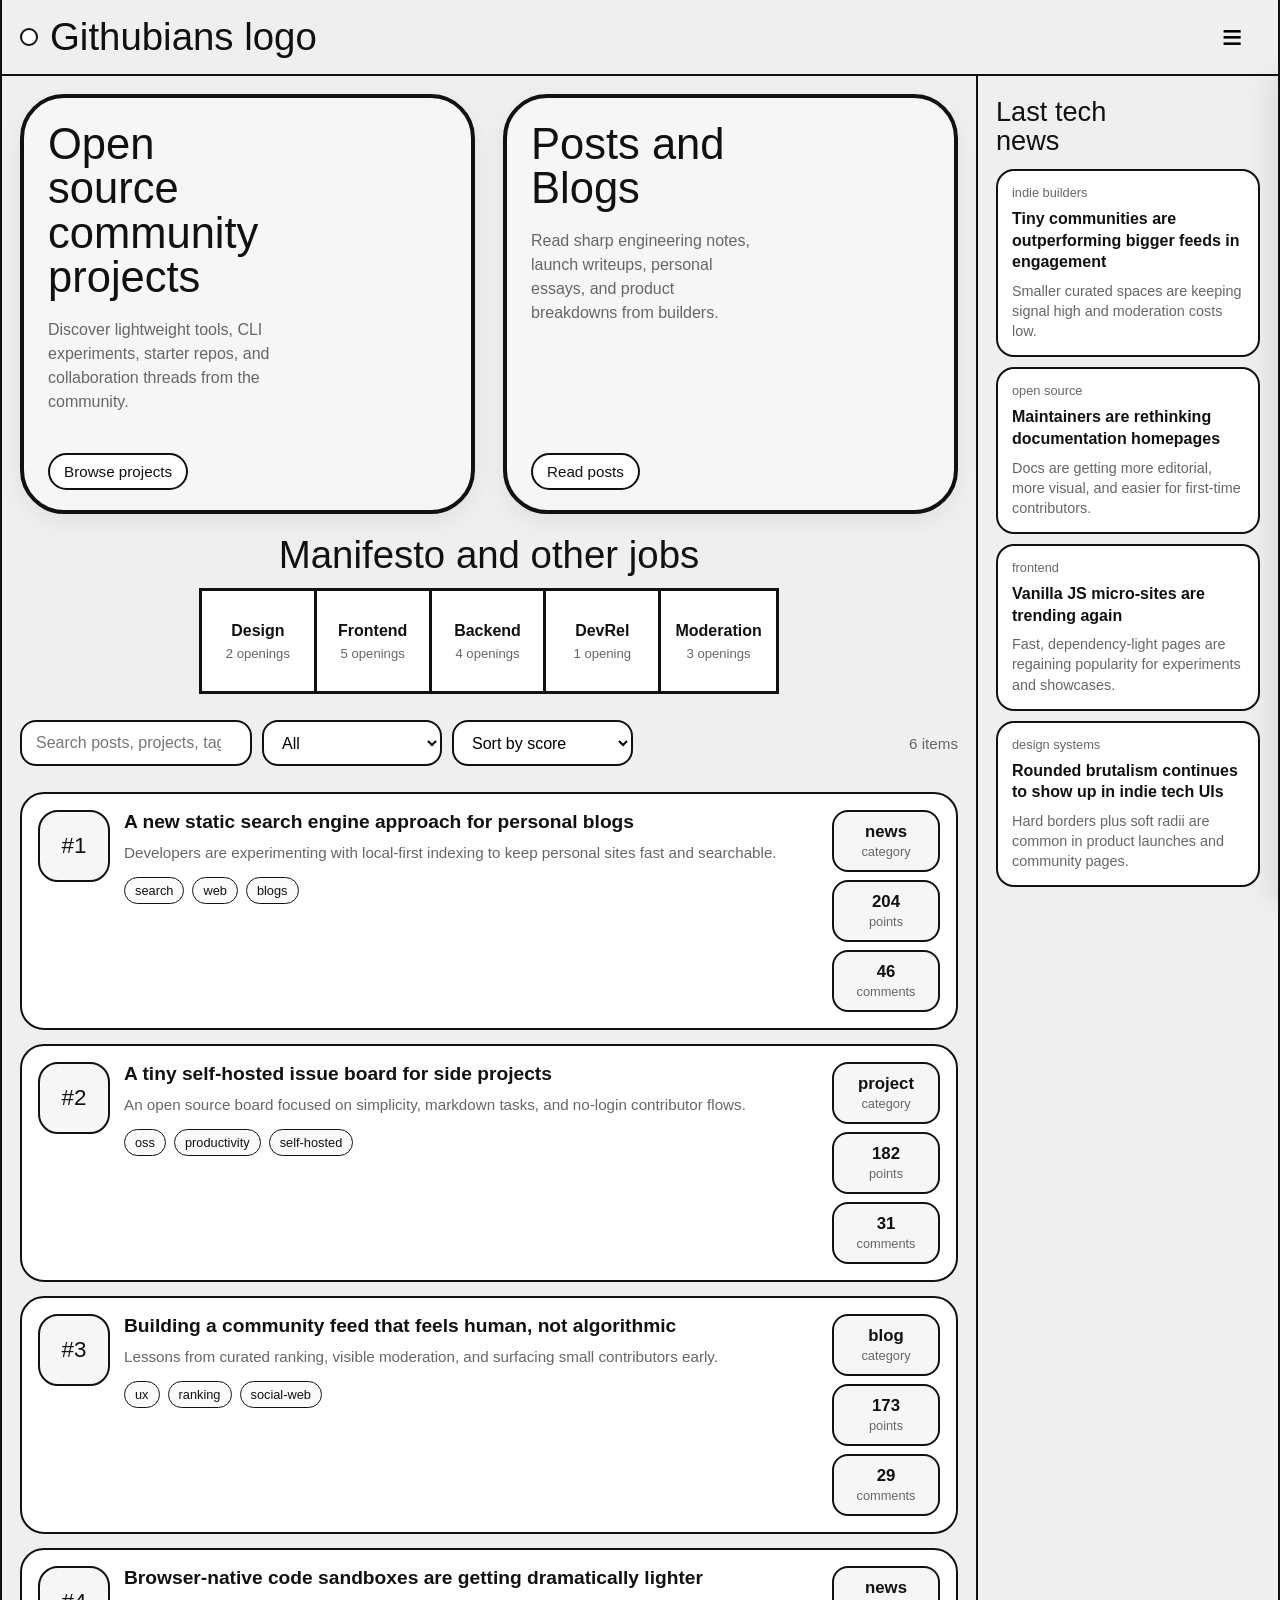
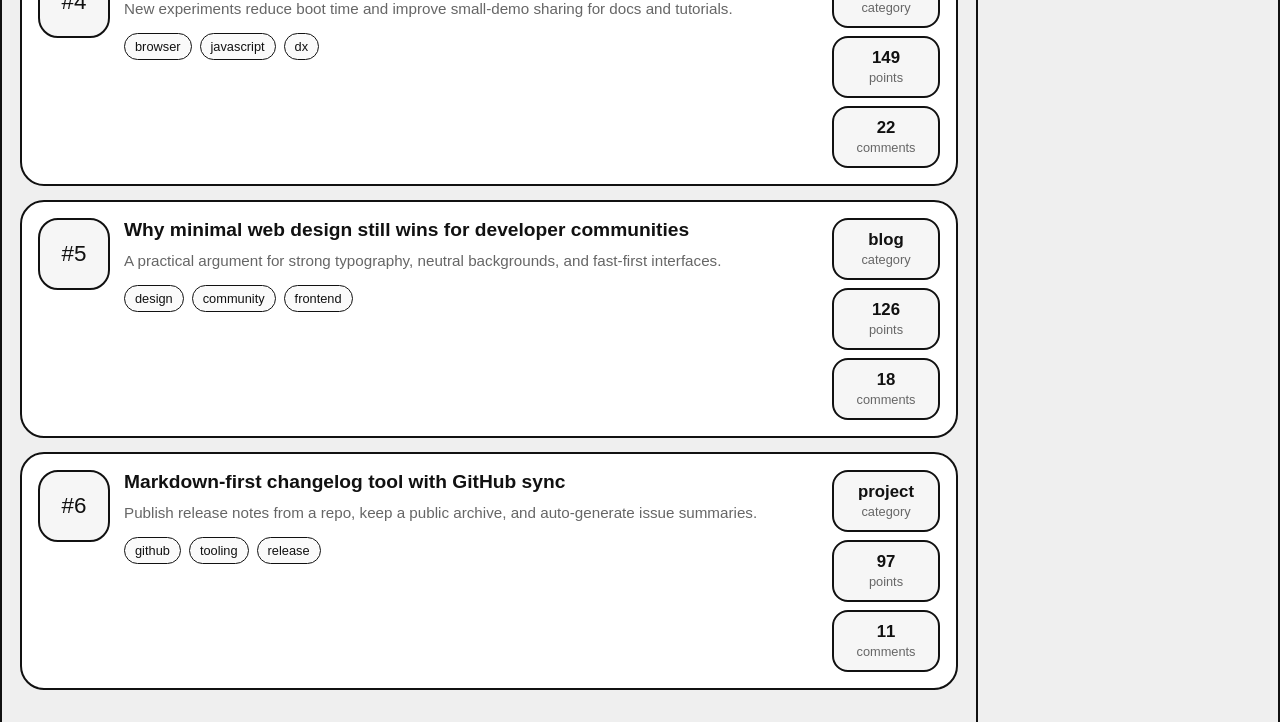
==== pre-beta/web/index.html @ dd200293 "Create index.html" ====
<!DOCTYPE html>
<html lang="en">
<head>
  <meta charset="UTF-8" />
  <meta name="viewport" content="width=device-width, initial-scale=1.0" />
  <title>Githubians</title>
  <style>
    :root {
      --bg: #efefef;
      --panel: #f6f6f6;
      --text: #111;
      --line: #111;
      --muted: #666;
      --radius-xl: 44px;
      --radius-lg: 24px;
      --shadow: 0 8px 24px rgba(0, 0, 0, 0.06);
      --max: 1400px;
    }

    * {
      box-sizing: border-box;
    }

    html {
      scroll-behavior: smooth;
    }

    body {
      margin: 0;
      font-family: Arial, Helvetica, sans-serif;
      background: var(--bg);
      color: var(--text);
    }

    button,
    input,
    select {
      font: inherit;
    }

    .page {
      min-height: 100vh;
      display: flex;
      justify-content: center;
    }

    .shell {
      width: 100%;
      max-width: var(--max);
      min-height: 100vh;
      border-left: 2px solid var(--line);
      border-right: 2px solid var(--line);
      background: var(--bg);
    }

    .topbar {
      height: 76px;
      display: flex;
      align-items: center;
      justify-content: space-between;
      padding: 0 18px;
      border-bottom: 2px solid var(--line);
      position: sticky;
      top: 0;
      background: rgba(239, 239, 239, 0.96);
      backdrop-filter: blur(6px);
      z-index: 40;
    }

    .brand {
      display: flex;
      align-items: center;
      gap: 12px;
      text-decoration: none;
      color: var(--text);
      font-size: clamp(1.8rem, 3vw, 3rem);
      line-height: 1;
      font-weight: 500;
    }

    .brand-mark {
      width: 18px;
      height: 18px;
      border: 2px solid var(--line);
      border-radius: 50%;
      background: #fff;
    }

    .menu-btn {
      width: 56px;
      height: 56px;
      border: 0;
      background: transparent;
      display: inline-flex;
      align-items: center;
      justify-content: center;
      cursor: pointer;
      border-radius: 16px;
    }

    .menu-btn:hover,
    .menu-btn:focus-visible {
      background: rgba(0, 0, 0, 0.05);
      outline: none;
    }

    .menu-icon {
      font-size: 2.2rem;
      line-height: 1;
    }

    .drawer {
      position: fixed;
      top: 76px;
      right: 0;
      width: min(340px, 92vw);
      height: calc(100vh - 76px);
      background: #fafafa;
      border-left: 2px solid var(--line);
      transform: translateX(100%);
      transition: transform 220ms ease;
      z-index: 50;
      padding: 18px;
      overflow: auto;
      box-shadow: -12px 0 24px rgba(0, 0, 0, 0.08);
    }

    .drawer.open {
      transform: translateX(0);
    }

    .drawer h2 {
      margin: 0 0 12px;
      font-size: 1.5rem;
    }

    .drawer p {
      color: var(--muted);
      line-height: 1.5;
      margin-top: 0;
    }

    .drawer-nav {
      display: grid;
      gap: 10px;
      margin-top: 18px;
    }

    .drawer-nav a,
    .drawer-nav button {
      border: 2px solid var(--line);
      background: #fff;
      border-radius: 16px;
      padding: 12px 14px;
      text-align: left;
      color: var(--text);
      text-decoration: none;
      cursor: pointer;
    }

    .overlay {
      position: fixed;
      inset: 76px 0 0 0;
      background: rgba(0, 0, 0, 0.08);
      opacity: 0;
      visibility: hidden;
      transition: 200ms ease;
      z-index: 45;
    }

    .overlay.show {
      opacity: 1;
      visibility: visible;
    }

    .layout {
      display: grid;
      grid-template-columns: minmax(0, 1fr) 300px;
      min-height: calc(100vh - 76px);
    }

    .main {
      padding: 18px 18px 32px;
      border-right: 2px solid var(--line);
    }

    .sidebar {
      padding: 18px;
    }

    .hero-grid {
      display: grid;
      grid-template-columns: repeat(2, minmax(0, 1fr));
      gap: 28px;
      align-items: start;
      margin-bottom: 20px;
    }

    .hero-card {
      min-height: 420px;
      border: 4px solid var(--line);
      border-radius: var(--radius-xl);
      padding: 24px 24px 18px;
      background: var(--panel);
      box-shadow: var(--shadow);
      position: relative;
      overflow: hidden;
      cursor: pointer;
      transition: transform 160ms ease, box-shadow 160ms ease;
    }

    .hero-card:hover {
      transform: translateY(-3px);
      box-shadow: 0 14px 28px rgba(0, 0, 0, 0.08);
    }

    .hero-card h2 {
      margin: 0;
      font-size: clamp(2.2rem, 3.4vw, 4rem);
      line-height: 1.02;
      font-weight: 500;
      max-width: 10ch;
    }

    .hero-card p {
      margin-top: 18px;
      max-width: 26ch;
      color: var(--muted);
      font-size: 1rem;
      line-height: 1.5;
    }

    .hero-card .pill {
      position: absolute;
      left: 24px;
      bottom: 20px;
      padding: 8px 14px;
      border: 2px solid var(--line);
      border-radius: 999px;
      background: white;
      font-size: 0.95rem;
    }

    .section-title {
      font-size: clamp(1.6rem, 3vw, 3.3rem);
      line-height: 1.1;
      text-align: center;
      margin: 12px 0 12px;
      font-weight: 500;
    }

    .jobs-row {
      display: grid;
      grid-template-columns: repeat(5, 1fr);
      width: min(100%, 580px);
      margin: 0 auto;
      border: 3px solid var(--line);
      background: #fff;
    }

    .job-tile {
      min-height: 100px;
      border-right: 3px solid var(--line);
      display: flex;
      align-items: center;
      justify-content: center;
      padding: 12px;
      text-align: center;
      cursor: pointer;
      transition: background 140ms ease, transform 140ms ease;
    }

    .job-tile:last-child {
      border-right: 0;
    }

    .job-tile:hover {
      background: #f4f4f4;
      transform: scale(1.02);
    }

    .job-tile strong {
      display: block;
      font-size: 1rem;
      font-weight: 600;
    }

    .job-tile span {
      display: block;
      font-size: 0.82rem;
      color: var(--muted);
      margin-top: 6px;
    }

    .sidebar h3 {
      margin: 4px 0 14px;
      font-size: clamp(1.7rem, 2vw, 2.8rem);
      font-weight: 500;
      line-height: 1.05;
      max-width: 8ch;
    }

    .news-list {
      display: grid;
      gap: 10px;
    }

    .news-item {
      border: 2px solid var(--line);
      background: #fff;
      border-radius: 18px;
      padding: 14px;
      cursor: pointer;
      transition: transform 140ms ease, box-shadow 140ms ease;
    }

    .news-item:hover {
      transform: translateY(-2px);
      box-shadow: var(--shadow);
    }

    .news-item .meta {
      font-size: 0.8rem;
      color: var(--muted);
      margin-bottom: 8px;
    }

    .news-item .title {
      font-size: 1rem;
      line-height: 1.35;
      font-weight: 600;
      margin-bottom: 8px;
    }

    .news-item .sub {
      font-size: 0.9rem;
      color: var(--muted);
      line-height: 1.4;
    }

    .stream {
      margin-top: 26px;
      display: grid;
      gap: 14px;
    }

    .stream-card {
      display: grid;
      grid-template-columns: 72px minmax(0, 1fr) auto;
      gap: 14px;
      border: 2px solid var(--line);
      border-radius: 24px;
      background: #fff;
      padding: 16px;
      align-items: start;
    }

    .stream-rank {
      width: 72px;
      aspect-ratio: 1;
      border: 2px solid var(--line);
      border-radius: 20px;
      display: grid;
      place-items: center;
      font-size: 1.4rem;
      background: var(--panel);
    }

    .stream-body h4 {
      margin: 0 0 8px;
      font-size: 1.2rem;
      line-height: 1.25;
      font-weight: 600;
    }

    .stream-body p {
      margin: 0;
      color: var(--muted);
      line-height: 1.5;
      font-size: 0.95rem;
    }

    .stream-tags {
      display: flex;
      gap: 8px;
      flex-wrap: wrap;
      margin-top: 12px;
    }

    .tag {
      border: 1.5px solid var(--line);
      border-radius: 999px;
      padding: 5px 10px;
      font-size: 0.8rem;
      background: #fafafa;
    }

    .stream-stats {
      display: grid;
      gap: 8px;
      min-width: 108px;
    }

    .stat {
      border: 2px solid var(--line);
      border-radius: 16px;
      padding: 10px;
      text-align: center;
      background: var(--panel);
    }

    .stat strong {
      display: block;
      font-size: 1.05rem;
    }

    .stat span {
      font-size: 0.8rem;
      color: var(--muted);
    }

    .toolbar {
      display: flex;
      gap: 10px;
      flex-wrap: wrap;
      align-items: center;
      margin-top: 26px;
      margin-bottom: 10px;
    }

    .toolbar input,
    .toolbar select {
      height: 46px;
      border: 2px solid var(--line);
      border-radius: 16px;
      background: #fff;
      padding: 0 14px;
      min-width: 180px;
    }

    .toolbar .count {
      margin-left: auto;
      color: var(--muted);
      font-size: 0.95rem;
    }

    .empty {
      border: 2px dashed var(--line);
      border-radius: 24px;
      padding: 24px;
      text-align: center;
      color: var(--muted);
      background: rgba(255, 255, 255, 0.55);
    }

    @media (max-width: 1050px) {
      .layout {
        grid-template-columns: 1fr;
      }

      .main {
        border-right: 0;
        border-bottom: 2px solid var(--line);
      }

      .sidebar h3 {
        max-width: none;
      }
    }

    @media (max-width: 760px) {
      .topbar {
        height: 68px;
      }

      .overlay {
        inset-top: 68px;
      }

      .drawer {
        top: 68px;
        height: calc(100vh - 68px);
      }

      .hero-grid {
        grid-template-columns: 1fr;
        gap: 18px;
      }

      .hero-card {
        min-height: 300px;
      }

      .jobs-row {
        grid-template-columns: repeat(2, 1fr);
      }

      .stream-card {
        grid-template-columns: 1fr;
      }

      .stream-stats {
        grid-template-columns: repeat(3, 1fr);
        min-width: 0;
      }

      .toolbar .count {
        margin-left: 0;
        width: 100%;
      }
    }
  </style>
</head>
<body>
  <div class="page">
    <div class="shell">
      <header class="topbar">
        <a href="#" class="brand" aria-label="Githubians home">
          <span class="brand-mark" aria-hidden="true"></span>
          <span>Githubians logo</span>
        </a>

        <button class="menu-btn" id="menuBtn" aria-label="Open menu" aria-expanded="false" aria-controls="drawer">
          <span class="menu-icon">≡</span>
        </button>
      </header>

      <aside class="drawer" id="drawer" aria-hidden="true">
        <h2>Explore Githubians</h2>
        <p>A minimal social-news homepage inspired by Hacker News, Lobsters, and modern indie tech aggregators.</p>
        <nav class="drawer-nav">
          <a href="#community">Community projects</a>
          <a href="#blogs">Posts and blogs</a>
          <a href="#feed">Trending feed</a>
          <button id="shuffleBtn" type="button">Shuffle stories</button>
        </nav>
      </aside>
      <div class="overlay" id="overlay"></div>

      <div class="layout">
        <main class="main">
          <section class="hero-grid">
            <article class="hero-card" id="community" tabindex="0">
              <h2>Open source community projects</h2>
              <p>Discover lightweight tools, CLI experiments, starter repos, and collaboration threads from the community.</p>
              <div class="pill">Browse projects</div>
            </article>

            <article class="hero-card" id="blogs" tabindex="0">
              <h2>Posts and Blogs</h2>
              <p>Read sharp engineering notes, launch writeups, personal essays, and product breakdowns from builders.</p>
              <div class="pill">Read posts</div>
            </article>
          </section>

          <section>
            <h2 class="section-title">Manifesto and other jobs</h2>
            <div class="jobs-row" id="jobsRow">
              <div class="job-tile"><div><strong>Design</strong><span>2 openings</span></div></div>
              <div class="job-tile"><div><strong>Frontend</strong><span>5 openings</span></div></div>
              <div class="job-tile"><div><strong>Backend</strong><span>4 openings</span></div></div>
              <div class="job-tile"><div><strong>DevRel</strong><span>1 opening</span></div></div>
              <div class="job-tile"><div><strong>Moderation</strong><span>3 openings</span></div></div>
            </div>
          </section>

          <section class="toolbar">
            <input id="searchInput" type="search" placeholder="Search posts, projects, tags..." />
            <select id="filterType">
              <option value="all">All</option>
              <option value="project">Projects</option>
              <option value="blog">Blogs</option>
              <option value="news">News</option>
            </select>
            <select id="sortBy">
              <option value="score">Sort by score</option>
              <option value="comments">Sort by comments</option>
              <option value="title">Sort by title</option>
            </select>
            <div class="count" id="countLabel">0 items</div>
          </section>

          <section class="stream" id="feed"></section>
        </main>

        <aside class="sidebar">
          <h3>Last tech news</h3>
          <div class="news-list" id="newsList"></div>
        </aside>
      </div>
    </div>
  </div>

  <script>
    const stories = [
      {
        id: 1,
        type: 'project',
        title: 'A tiny self-hosted issue board for side projects',
        description: 'An open source board focused on simplicity, markdown tasks, and no-login contributor flows.',
        tags: ['oss', 'productivity', 'self-hosted'],
        score: 182,
        comments: 31
      },
      {
        id: 2,
        type: 'blog',
        title: 'Why minimal web design still wins for developer communities',
        description: 'A practical argument for strong typography, neutral backgrounds, and fast-first interfaces.',
        tags: ['design', 'community', 'frontend'],
        score: 126,
        comments: 18
      },
      {
        id: 3,
        type: 'news',
        title: 'A new static search engine approach for personal blogs',
        description: 'Developers are experimenting with local-first indexing to keep personal sites fast and searchable.',
        tags: ['search', 'web', 'blogs'],
        score: 204,
        comments: 46
      },
      {
        id: 4,
        type: 'project',
        title: 'Markdown-first changelog tool with GitHub sync',
        description: 'Publish release notes from a repo, keep a public archive, and auto-generate issue summaries.',
        tags: ['github', 'tooling', 'release'],
        score: 97,
        comments: 11
      },
      {
        id: 5,
        type: 'blog',
        title: 'Building a community feed that feels human, not algorithmic',
        description: 'Lessons from curated ranking, visible moderation, and surfacing small contributors early.',
        tags: ['ux', 'ranking', 'social-web'],
        score: 173,
        comments: 29
      },
      {
        id: 6,
        type: 'news',
        title: 'Browser-native code sandboxes are getting dramatically lighter',
        description: 'New experiments reduce boot time and improve small-demo sharing for docs and tutorials.',
        tags: ['browser', 'javascript', 'dx'],
        score: 149,
        comments: 22
      }
    ];

    const sidebarNews = [
      {
        source: 'indie builders',
        title: 'Tiny communities are outperforming bigger feeds in engagement',
        sub: 'Smaller curated spaces are keeping signal high and moderation costs low.'
      },
      {
        source: 'open source',
        title: 'Maintainers are rethinking documentation homepages',
        sub: 'Docs are getting more editorial, more visual, and easier for first-time contributors.'
      },
      {
        source: 'frontend',
        title: 'Vanilla JS micro-sites are trending again',
        sub: 'Fast, dependency-light pages are regaining popularity for experiments and showcases.'
      },
      {
        source: 'design systems',
        title: 'Rounded brutalism continues to show up in indie tech UIs',
        sub: 'Hard borders plus soft radii are common in product launches and community pages.'
      }
    ];

    const feedEl = document.getElementById('feed');
    const newsListEl = document.getElementById('newsList');
    const searchInput = document.getElementById('searchInput');
    const filterType = document.getElementById('filterType');
    const sortBy = document.getElementById('sortBy');
    const countLabel = document.getElementById('countLabel');
    const menuBtn = document.getElementById('menuBtn');
    const drawer = document.getElementById('drawer');
    const overlay = document.getElementById('overlay');
    const shuffleBtn = document.getElementById('shuffleBtn');

    function renderNews() {
      newsListEl.innerHTML = sidebarNews
        .map(
          (item) => `
            <article class="news-item" tabindex="0">
              <div class="meta">${item.source}</div>
              <div class="title">${item.title}</div>
              <div class="sub">${item.sub}</div>
            </article>
          `
        )
        .join('');
    }

    function escapeHtml(text) {
      return text
        .replaceAll('&', '&amp;')
        .replaceAll('<', '&lt;')
        .replaceAll('>', '&gt;')
        .replaceAll('"', '&quot;')
        .replaceAll("'", '&#039;');
    }

    function getFilteredStories() {
      const query = searchInput.value.trim().toLowerCase();
      const type = filterType.value;
      const sort = sortBy.value;

      let result = stories.filter((story) => {
        const matchesType = type === 'all' || story.type === type;
        const haystack = [story.title, story.description, ...story.tags].join(' ').toLowerCase();
        const matchesQuery = !query || haystack.includes(query);
        return matchesType && matchesQuery;
      });

      result.sort((a, b) => {
        if (sort === 'comments') return b.comments - a.comments;
        if (sort === 'title') return a.title.localeCompare(b.title);
        return b.score - a.score;
      });

      return result;
    }

    function renderFeed() {
      const result = getFilteredStories();
      countLabel.textContent = `${result.length} item${result.length === 1 ? '' : 's'}`;

      if (!result.length) {
        feedEl.innerHTML = '<div class="empty">No stories match your current filter.</div>';
        return;
      }

      feedEl.innerHTML = result
        .map(
          (story, index) => `
            <article class="stream-card" tabindex="0">
              <div class="stream-rank">#${index + 1}</div>
              <div class="stream-body">
                <h4>${escapeHtml(story.title)}</h4>
                <p>${escapeHtml(story.description)}</p>
                <div class="stream-tags">
                  ${story.tags.map((tag) => `<span class="tag">${escapeHtml(tag)}</span>`).join('')}
                </div>
              </div>
              <div class="stream-stats">
                <div class="stat"><strong>${story.type}</strong><span>category</span></div>
                <div class="stat"><strong>${story.score}</strong><span>points</span></div>
                <div class="stat"><strong>${story.comments}</strong><span>comments</span></div>
              </div>
            </article>
          `
        )
        .join('');
    }

    function openDrawer() {
      drawer.classList.add('open');
      overlay.classList.add('show');
      drawer.setAttribute('aria-hidden', 'false');
      menuBtn.setAttribute('aria-expanded', 'true');
    }

    function closeDrawer() {
      drawer.classList.remove('open');
      overlay.classList.remove('show');
      drawer.setAttribute('aria-hidden', 'true');
      menuBtn.setAttribute('aria-expanded', 'false');
    }

    function toggleDrawer() {
      if (drawer.classList.contains('open')) closeDrawer();
      else openDrawer();
    }

    function shuffleStories() {
      for (let i = stories.length - 1; i > 0; i--) {
        const j = Math.floor(Math.random() * (i + 1));
        [stories[i], stories[j]] = [stories[j], stories[i]];
      }
      renderFeed();
      closeDrawer();
    }

    menuBtn.addEventListener('click', toggleDrawer);
    overlay.addEventListener('click', closeDrawer);
    shuffleBtn.addEventListener('click', shuffleStories);
    searchInput.addEventListener('input', renderFeed);
    filterType.addEventListener('change', renderFeed);
    sortBy.addEventListener('change', renderFeed);

    document.addEventListener('keydown', (event) => {
      if (event.key === 'Escape') closeDrawer();
    });

    renderNews();
    renderFeed();
  </script>
</body>
</html>
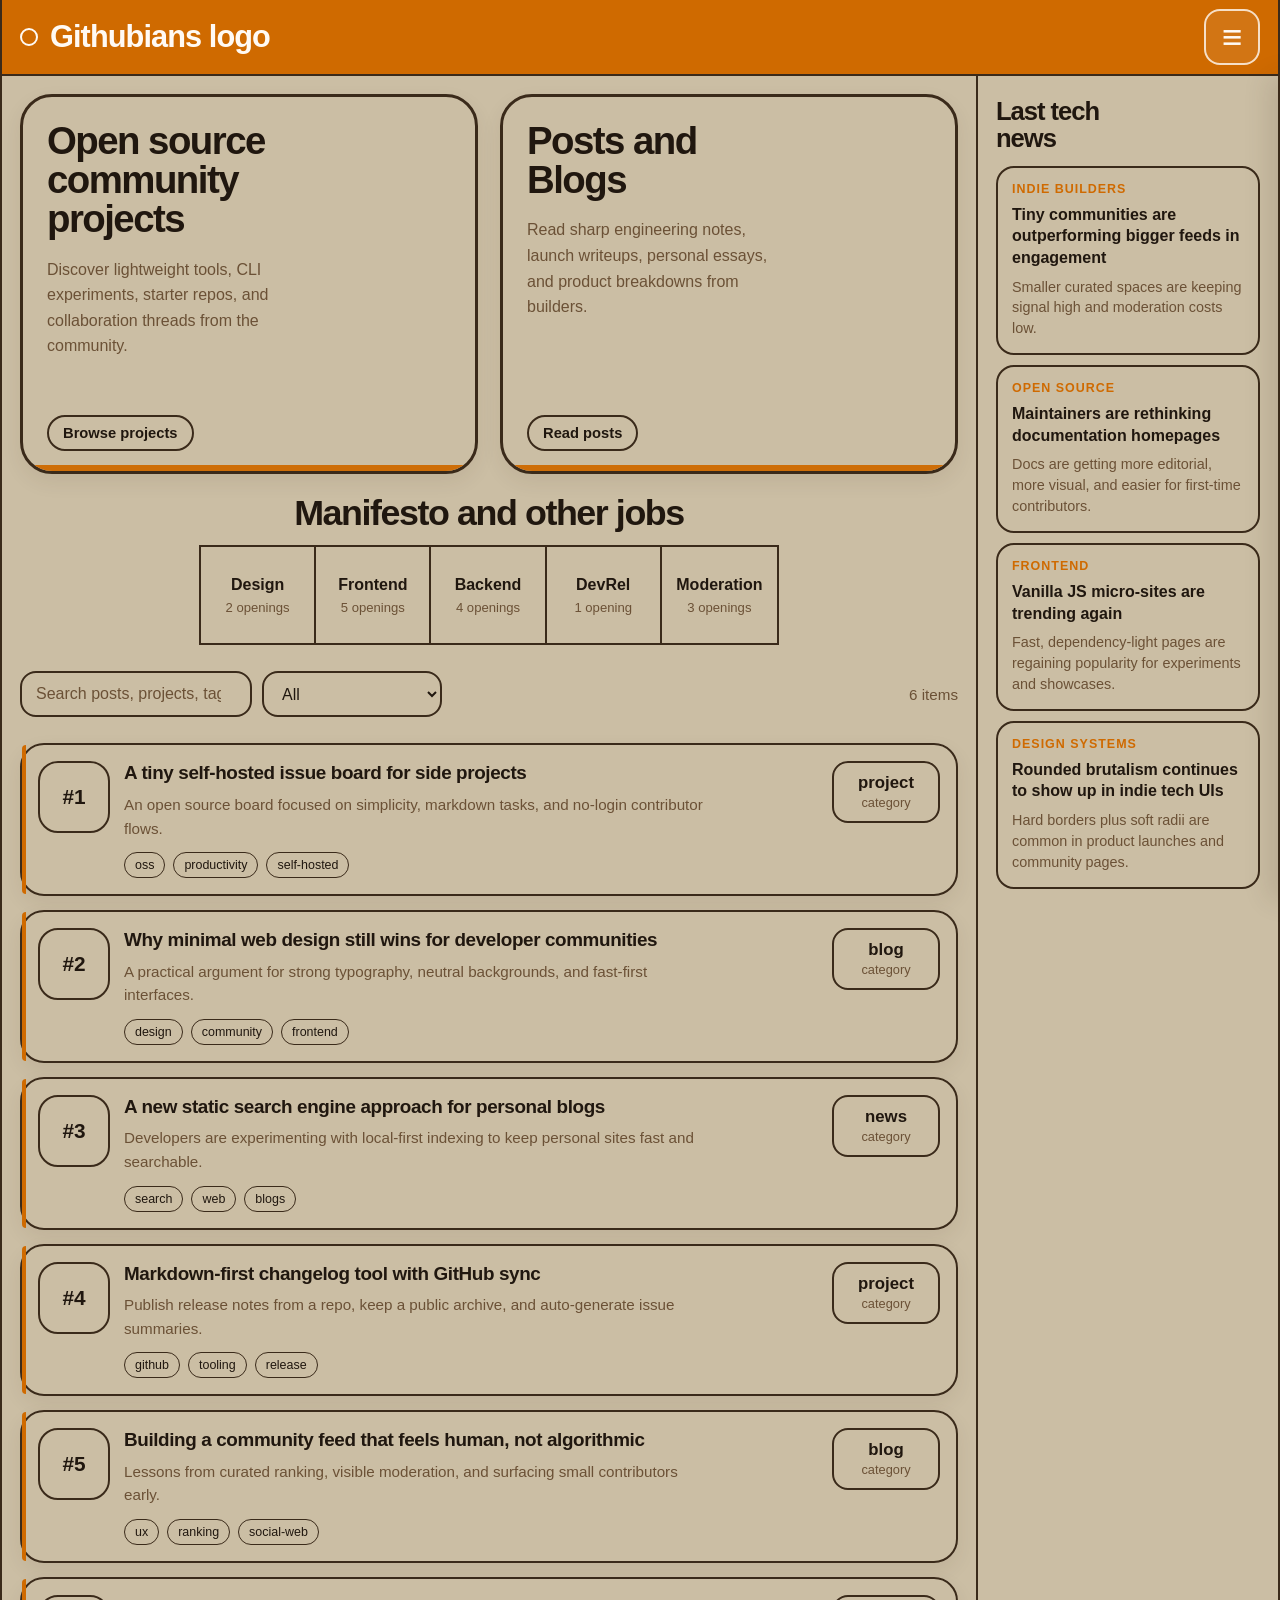
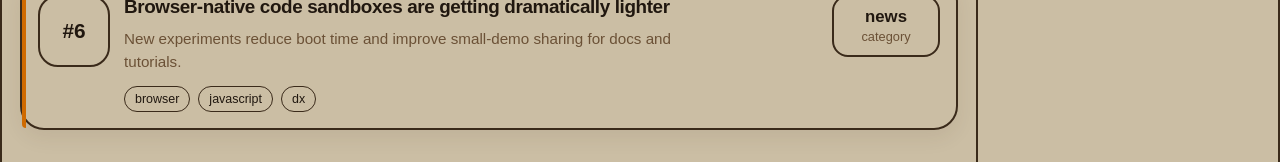
==== commit adee762f: "Changes HTML-CSS-JS" ====
--- a/pre-beta/web/index.html
+++ b/pre-beta/web/index.html
@@ -4,512 +4,7 @@
   <meta charset="UTF-8" />
   <meta name="viewport" content="width=device-width, initial-scale=1.0" />
   <title>Githubians</title>
-  <style>
-    :root {
-      --bg: #efefef;
-      --panel: #f6f6f6;
-      --text: #111;
-      --line: #111;
-      --muted: #666;
-      --radius-xl: 44px;
-      --radius-lg: 24px;
-      --shadow: 0 8px 24px rgba(0, 0, 0, 0.06);
-      --max: 1400px;
-    }
-
-    * {
-      box-sizing: border-box;
-    }
-
-    html {
-      scroll-behavior: smooth;
-    }
-
-    body {
-      margin: 0;
-      font-family: Arial, Helvetica, sans-serif;
-      background: var(--bg);
-      color: var(--text);
-    }
-
-    button,
-    input,
-    select {
-      font: inherit;
-    }
-
-    .page {
-      min-height: 100vh;
-      display: flex;
-      justify-content: center;
-    }
-
-    .shell {
-      width: 100%;
-      max-width: var(--max);
-      min-height: 100vh;
-      border-left: 2px solid var(--line);
-      border-right: 2px solid var(--line);
-      background: var(--bg);
-    }
-
-    .topbar {
-      height: 76px;
-      display: flex;
-      align-items: center;
-      justify-content: space-between;
-      padding: 0 18px;
-      border-bottom: 2px solid var(--line);
-      position: sticky;
-      top: 0;
-      background: rgba(239, 239, 239, 0.96);
-      backdrop-filter: blur(6px);
-      z-index: 40;
-    }
-
-    .brand {
-      display: flex;
-      align-items: center;
-      gap: 12px;
-      text-decoration: none;
-      color: var(--text);
-      font-size: clamp(1.8rem, 3vw, 3rem);
-      line-height: 1;
-      font-weight: 500;
-    }
-
-    .brand-mark {
-      width: 18px;
-      height: 18px;
-      border: 2px solid var(--line);
-      border-radius: 50%;
-      background: #fff;
-    }
-
-    .menu-btn {
-      width: 56px;
-      height: 56px;
-      border: 0;
-      background: transparent;
-      display: inline-flex;
-      align-items: center;
-      justify-content: center;
-      cursor: pointer;
-      border-radius: 16px;
-    }
-
-    .menu-btn:hover,
-    .menu-btn:focus-visible {
-      background: rgba(0, 0, 0, 0.05);
-      outline: none;
-    }
-
-    .menu-icon {
-      font-size: 2.2rem;
-      line-height: 1;
-    }
-
-    .drawer {
-      position: fixed;
-      top: 76px;
-      right: 0;
-      width: min(340px, 92vw);
-      height: calc(100vh - 76px);
-      background: #fafafa;
-      border-left: 2px solid var(--line);
-      transform: translateX(100%);
-      transition: transform 220ms ease;
-      z-index: 50;
-      padding: 18px;
-      overflow: auto;
-      box-shadow: -12px 0 24px rgba(0, 0, 0, 0.08);
-    }
-
-    .drawer.open {
-      transform: translateX(0);
-    }
-
-    .drawer h2 {
-      margin: 0 0 12px;
-      font-size: 1.5rem;
-    }
-
-    .drawer p {
-      color: var(--muted);
-      line-height: 1.5;
-      margin-top: 0;
-    }
-
-    .drawer-nav {
-      display: grid;
-      gap: 10px;
-      margin-top: 18px;
-    }
-
-    .drawer-nav a,
-    .drawer-nav button {
-      border: 2px solid var(--line);
-      background: #fff;
-      border-radius: 16px;
-      padding: 12px 14px;
-      text-align: left;
-      color: var(--text);
-      text-decoration: none;
-      cursor: pointer;
-    }
-
-    .overlay {
-      position: fixed;
-      inset: 76px 0 0 0;
-      background: rgba(0, 0, 0, 0.08);
-      opacity: 0;
-      visibility: hidden;
-      transition: 200ms ease;
-      z-index: 45;
-    }
-
-    .overlay.show {
-      opacity: 1;
-      visibility: visible;
-    }
-
-    .layout {
-      display: grid;
-      grid-template-columns: minmax(0, 1fr) 300px;
-      min-height: calc(100vh - 76px);
-    }
-
-    .main {
-      padding: 18px 18px 32px;
-      border-right: 2px solid var(--line);
-    }
-
-    .sidebar {
-      padding: 18px;
-    }
-
-    .hero-grid {
-      display: grid;
-      grid-template-columns: repeat(2, minmax(0, 1fr));
-      gap: 28px;
-      align-items: start;
-      margin-bottom: 20px;
-    }
-
-    .hero-card {
-      min-height: 420px;
-      border: 4px solid var(--line);
-      border-radius: var(--radius-xl);
-      padding: 24px 24px 18px;
-      background: var(--panel);
-      box-shadow: var(--shadow);
-      position: relative;
-      overflow: hidden;
-      cursor: pointer;
-      transition: transform 160ms ease, box-shadow 160ms ease;
-    }
-
-    .hero-card:hover {
-      transform: translateY(-3px);
-      box-shadow: 0 14px 28px rgba(0, 0, 0, 0.08);
-    }
-
-    .hero-card h2 {
-      margin: 0;
-      font-size: clamp(2.2rem, 3.4vw, 4rem);
-      line-height: 1.02;
-      font-weight: 500;
-      max-width: 10ch;
-    }
-
-    .hero-card p {
-      margin-top: 18px;
-      max-width: 26ch;
-      color: var(--muted);
-      font-size: 1rem;
-      line-height: 1.5;
-    }
-
-    .hero-card .pill {
-      position: absolute;
-      left: 24px;
-      bottom: 20px;
-      padding: 8px 14px;
-      border: 2px solid var(--line);
-      border-radius: 999px;
-      background: white;
-      font-size: 0.95rem;
-    }
-
-    .section-title {
-      font-size: clamp(1.6rem, 3vw, 3.3rem);
-      line-height: 1.1;
-      text-align: center;
-      margin: 12px 0 12px;
-      font-weight: 500;
-    }
-
-    .jobs-row {
-      display: grid;
-      grid-template-columns: repeat(5, 1fr);
-      width: min(100%, 580px);
-      margin: 0 auto;
-      border: 3px solid var(--line);
-      background: #fff;
-    }
-
-    .job-tile {
-      min-height: 100px;
-      border-right: 3px solid var(--line);
-      display: flex;
-      align-items: center;
-      justify-content: center;
-      padding: 12px;
-      text-align: center;
-      cursor: pointer;
-      transition: background 140ms ease, transform 140ms ease;
-    }
-
-    .job-tile:last-child {
-      border-right: 0;
-    }
-
-    .job-tile:hover {
-      background: #f4f4f4;
-      transform: scale(1.02);
-    }
-
-    .job-tile strong {
-      display: block;
-      font-size: 1rem;
-      font-weight: 600;
-    }
-
-    .job-tile span {
-      display: block;
-      font-size: 0.82rem;
-      color: var(--muted);
-      margin-top: 6px;
-    }
-
-    .sidebar h3 {
-      margin: 4px 0 14px;
-      font-size: clamp(1.7rem, 2vw, 2.8rem);
-      font-weight: 500;
-      line-height: 1.05;
-      max-width: 8ch;
-    }
-
-    .news-list {
-      display: grid;
-      gap: 10px;
-    }
-
-    .news-item {
-      border: 2px solid var(--line);
-      background: #fff;
-      border-radius: 18px;
-      padding: 14px;
-      cursor: pointer;
-      transition: transform 140ms ease, box-shadow 140ms ease;
-    }
-
-    .news-item:hover {
-      transform: translateY(-2px);
-      box-shadow: var(--shadow);
-    }
-
-    .news-item .meta {
-      font-size: 0.8rem;
-      color: var(--muted);
-      margin-bottom: 8px;
-    }
-
-    .news-item .title {
-      font-size: 1rem;
-      line-height: 1.35;
-      font-weight: 600;
-      margin-bottom: 8px;
-    }
-
-    .news-item .sub {
-      font-size: 0.9rem;
-      color: var(--muted);
-      line-height: 1.4;
-    }
-
-    .stream {
-      margin-top: 26px;
-      display: grid;
-      gap: 14px;
-    }
-
-    .stream-card {
-      display: grid;
-      grid-template-columns: 72px minmax(0, 1fr) auto;
-      gap: 14px;
-      border: 2px solid var(--line);
-      border-radius: 24px;
-      background: #fff;
-      padding: 16px;
-      align-items: start;
-    }
-
-    .stream-rank {
-      width: 72px;
-      aspect-ratio: 1;
-      border: 2px solid var(--line);
-      border-radius: 20px;
-      display: grid;
-      place-items: center;
-      font-size: 1.4rem;
-      background: var(--panel);
-    }
-
-    .stream-body h4 {
-      margin: 0 0 8px;
-      font-size: 1.2rem;
-      line-height: 1.25;
-      font-weight: 600;
-    }
-
-    .stream-body p {
-      margin: 0;
-      color: var(--muted);
-      line-height: 1.5;
-      font-size: 0.95rem;
-    }
-
-    .stream-tags {
-      display: flex;
-      gap: 8px;
-      flex-wrap: wrap;
-      margin-top: 12px;
-    }
-
-    .tag {
-      border: 1.5px solid var(--line);
-      border-radius: 999px;
-      padding: 5px 10px;
-      font-size: 0.8rem;
-      background: #fafafa;
-    }
-
-    .stream-stats {
-      display: grid;
-      gap: 8px;
-      min-width: 108px;
-    }
-
-    .stat {
-      border: 2px solid var(--line);
-      border-radius: 16px;
-      padding: 10px;
-      text-align: center;
-      background: var(--panel);
-    }
-
-    .stat strong {
-      display: block;
-      font-size: 1.05rem;
-    }
-
-    .stat span {
-      font-size: 0.8rem;
-      color: var(--muted);
-    }
-
-    .toolbar {
-      display: flex;
-      gap: 10px;
-      flex-wrap: wrap;
-      align-items: center;
-      margin-top: 26px;
-      margin-bottom: 10px;
-    }
-
-    .toolbar input,
-    .toolbar select {
-      height: 46px;
-      border: 2px solid var(--line);
-      border-radius: 16px;
-      background: #fff;
-      padding: 0 14px;
-      min-width: 180px;
-    }
-
-    .toolbar .count {
-      margin-left: auto;
-      color: var(--muted);
-      font-size: 0.95rem;
-    }
-
-    .empty {
-      border: 2px dashed var(--line);
-      border-radius: 24px;
-      padding: 24px;
-      text-align: center;
-      color: var(--muted);
-      background: rgba(255, 255, 255, 0.55);
-    }
-
-    @media (max-width: 1050px) {
-      .layout {
-        grid-template-columns: 1fr;
-      }
-
-      .main {
-        border-right: 0;
-        border-bottom: 2px solid var(--line);
-      }
-
-      .sidebar h3 {
-        max-width: none;
-      }
-    }
-
-    @media (max-width: 760px) {
-      .topbar {
-        height: 68px;
-      }
-
-      .overlay {
-        inset-top: 68px;
-      }
-
-      .drawer {
-        top: 68px;
-        height: calc(100vh - 68px);
-      }
-
-      .hero-grid {
-        grid-template-columns: 1fr;
-        gap: 18px;
-      }
-
-      .hero-card {
-        min-height: 300px;
-      }
-
-      .jobs-row {
-        grid-template-columns: repeat(2, 1fr);
-      }
-
-      .stream-card {
-        grid-template-columns: 1fr;
-      }
-
-      .stream-stats {
-        grid-template-columns: repeat(3, 1fr);
-        min-width: 0;
-      }
-
-      .toolbar .count {
-        margin-left: 0;
-        width: 100%;
-      }
-    }
-  </style>
+<link rel="stylesheet" href="css/style.css">
 </head>
 <body>
   <div class="page">
@@ -572,11 +67,6 @@
               <option value="blog">Blogs</option>
               <option value="news">News</option>
             </select>
-            <select id="sortBy">
-              <option value="score">Sort by score</option>
-              <option value="comments">Sort by comments</option>
-              <option value="title">Sort by title</option>
-            </select>
             <div class="count" id="countLabel">0 items</div>
           </section>
 
@@ -591,215 +81,6 @@
     </div>
   </div>
 
-  <script>
-    const stories = [
-      {
-        id: 1,
-        type: 'project',
-        title: 'A tiny self-hosted issue board for side projects',
-        description: 'An open source board focused on simplicity, markdown tasks, and no-login contributor flows.',
-        tags: ['oss', 'productivity', 'self-hosted'],
-        score: 182,
-        comments: 31
-      },
-      {
-        id: 2,
-        type: 'blog',
-        title: 'Why minimal web design still wins for developer communities',
-        description: 'A practical argument for strong typography, neutral backgrounds, and fast-first interfaces.',
-        tags: ['design', 'community', 'frontend'],
-        score: 126,
-        comments: 18
-      },
-      {
-        id: 3,
-        type: 'news',
-        title: 'A new static search engine approach for personal blogs',
-        description: 'Developers are experimenting with local-first indexing to keep personal sites fast and searchable.',
-        tags: ['search', 'web', 'blogs'],
-        score: 204,
-        comments: 46
-      },
-      {
-        id: 4,
-        type: 'project',
-        title: 'Markdown-first changelog tool with GitHub sync',
-        description: 'Publish release notes from a repo, keep a public archive, and auto-generate issue summaries.',
-        tags: ['github', 'tooling', 'release'],
-        score: 97,
-        comments: 11
-      },
-      {
-        id: 5,
-        type: 'blog',
-        title: 'Building a community feed that feels human, not algorithmic',
-        description: 'Lessons from curated ranking, visible moderation, and surfacing small contributors early.',
-        tags: ['ux', 'ranking', 'social-web'],
-        score: 173,
-        comments: 29
-      },
-      {
-        id: 6,
-        type: 'news',
-        title: 'Browser-native code sandboxes are getting dramatically lighter',
-        description: 'New experiments reduce boot time and improve small-demo sharing for docs and tutorials.',
-        tags: ['browser', 'javascript', 'dx'],
-        score: 149,
-        comments: 22
-      }
-    ];
-
-    const sidebarNews = [
-      {
-        source: 'indie builders',
-        title: 'Tiny communities are outperforming bigger feeds in engagement',
-        sub: 'Smaller curated spaces are keeping signal high and moderation costs low.'
-      },
-      {
-        source: 'open source',
-        title: 'Maintainers are rethinking documentation homepages',
-        sub: 'Docs are getting more editorial, more visual, and easier for first-time contributors.'
-      },
-      {
-        source: 'frontend',
-        title: 'Vanilla JS micro-sites are trending again',
-        sub: 'Fast, dependency-light pages are regaining popularity for experiments and showcases.'
-      },
-      {
-        source: 'design systems',
-        title: 'Rounded brutalism continues to show up in indie tech UIs',
-        sub: 'Hard borders plus soft radii are common in product launches and community pages.'
-      }
-    ];
-
-    const feedEl = document.getElementById('feed');
-    const newsListEl = document.getElementById('newsList');
-    const searchInput = document.getElementById('searchInput');
-    const filterType = document.getElementById('filterType');
-    const sortBy = document.getElementById('sortBy');
-    const countLabel = document.getElementById('countLabel');
-    const menuBtn = document.getElementById('menuBtn');
-    const drawer = document.getElementById('drawer');
-    const overlay = document.getElementById('overlay');
-    const shuffleBtn = document.getElementById('shuffleBtn');
-
-    function renderNews() {
-      newsListEl.innerHTML = sidebarNews
-        .map(
-          (item) => `
-            <article class="news-item" tabindex="0">
-              <div class="meta">${item.source}</div>
-              <div class="title">${item.title}</div>
-              <div class="sub">${item.sub}</div>
-            </article>
-          `
-        )
-        .join('');
-    }
-
-    function escapeHtml(text) {
-      return text
-        .replaceAll('&', '&amp;')
-        .replaceAll('<', '&lt;')
-        .replaceAll('>', '&gt;')
-        .replaceAll('"', '&quot;')
-        .replaceAll("'", '&#039;');
-    }
-
-    function getFilteredStories() {
-      const query = searchInput.value.trim().toLowerCase();
-      const type = filterType.value;
-      const sort = sortBy.value;
-
-      let result = stories.filter((story) => {
-        const matchesType = type === 'all' || story.type === type;
-        const haystack = [story.title, story.description, ...story.tags].join(' ').toLowerCase();
-        const matchesQuery = !query || haystack.includes(query);
-        return matchesType && matchesQuery;
-      });
-
-      result.sort((a, b) => {
-        if (sort === 'comments') return b.comments - a.comments;
-        if (sort === 'title') return a.title.localeCompare(b.title);
-        return b.score - a.score;
-      });
-
-      return result;
-    }
-
-    function renderFeed() {
-      const result = getFilteredStories();
-      countLabel.textContent = `${result.length} item${result.length === 1 ? '' : 's'}`;
-
-      if (!result.length) {
-        feedEl.innerHTML = '<div class="empty">No stories match your current filter.</div>';
-        return;
-      }
-
-      feedEl.innerHTML = result
-        .map(
-          (story, index) => `
-            <article class="stream-card" tabindex="0">
-              <div class="stream-rank">#${index + 1}</div>
-              <div class="stream-body">
-                <h4>${escapeHtml(story.title)}</h4>
-                <p>${escapeHtml(story.description)}</p>
-                <div class="stream-tags">
-                  ${story.tags.map((tag) => `<span class="tag">${escapeHtml(tag)}</span>`).join('')}
-                </div>
-              </div>
-              <div class="stream-stats">
-                <div class="stat"><strong>${story.type}</strong><span>category</span></div>
-                <div class="stat"><strong>${story.score}</strong><span>points</span></div>
-                <div class="stat"><strong>${story.comments}</strong><span>comments</span></div>
-              </div>
-            </article>
-          `
-        )
-        .join('');
-    }
-
-    function openDrawer() {
-      drawer.classList.add('open');
-      overlay.classList.add('show');
-      drawer.setAttribute('aria-hidden', 'false');
-      menuBtn.setAttribute('aria-expanded', 'true');
-    }
-
-    function closeDrawer() {
-      drawer.classList.remove('open');
-      overlay.classList.remove('show');
-      drawer.setAttribute('aria-hidden', 'true');
-      menuBtn.setAttribute('aria-expanded', 'false');
-    }
-
-    function toggleDrawer() {
-      if (drawer.classList.contains('open')) closeDrawer();
-      else openDrawer();
-    }
-
-    function shuffleStories() {
-      for (let i = stories.length - 1; i > 0; i--) {
-        const j = Math.floor(Math.random() * (i + 1));
-        [stories[i], stories[j]] = [stories[j], stories[i]];
-      }
-      renderFeed();
-      closeDrawer();
-    }
-
-    menuBtn.addEventListener('click', toggleDrawer);
-    overlay.addEventListener('click', closeDrawer);
-    shuffleBtn.addEventListener('click', shuffleStories);
-    searchInput.addEventListener('input', renderFeed);
-    filterType.addEventListener('change', renderFeed);
-    sortBy.addEventListener('change', renderFeed);
-
-    document.addEventListener('keydown', (event) => {
-      if (event.key === 'Escape') closeDrawer();
-    });
-
-    renderNews();
-    renderFeed();
-  </script>
+  <script src="js/script.js"></script>
 </body>
 </html>
--- a/pre-beta/web/css/style.css
+++ b/pre-beta/web/css/style.css
@@ -0,0 +1,580 @@
+:root {
+  --bg: #cbbea4;
+  --bg-rgb: 242, 215, 160;
+  --panel: #cbbea4;
+  --surface: #cbbea4;
+  --surface-strong: #cbbea4;
+  --text: #20170f;
+  --line: #3a2a1a;
+  --muted: #6b5136;
+  --accent: #cf6a00;
+  --accent-soft: #e8a24d;
+  --radius-xl: 32px;
+  --radius-lg: 20px;
+  --shadow: 0 8px 20px rgba(58, 42, 26, 0.08);
+  --max: 1400px;
+  --cursor: url("data:image/svg+xml,%3Csvg xmlns='http://www.w3.org/2000/svg' width='32' height='32' viewBox='0 0 32 32'%3E%3Crect x='4' y='4' width='24' height='24' rx='4' fill='%23cf6a00' stroke='%233a2a1a' stroke-width='2'/%3E%3Ccircle cx='16' cy='16' r='5' fill='%23f2d7a0'/%3E%3C/svg%3E") 8 8, auto;
+}
+
+* {
+  box-sizing: border-box;
+}
+
+html {
+  scroll-behavior: smooth;
+}
+
+body {
+  margin: 0;
+  font-family: Arial, Helvetica, sans-serif;
+  background: var(--bg);
+  color: var(--text);
+  cursor: var(--cursor);
+  font-family:'Lucida Sans', 'Lucida Sans Regular', 'Lucida Grande', 'Lucida Sans Unicode', Geneva, Verdana, sans-serif
+
+}
+
+button,
+input,
+select,
+a,
+.hero-card,
+.news-item,
+.job-tile,
+.stream-card {
+  cursor: var(--cursor);
+}
+
+button,
+input,
+select {
+  font: inherit;
+}
+
+.page {
+  min-height: 100vh;
+  display: flex;
+  justify-content: center;
+  background: var(--bg);
+}
+
+.shell {
+  width: 100%;
+  max-width: var(--max);
+  min-height: 100vh;
+  border-left: 2px solid var(--line);
+  border-right: 2px solid var(--line);
+  background: var(--bg);
+}
+
+.topbar {
+  height: 76px;
+  display: flex;
+  align-items: center;
+  justify-content: space-between;
+  padding: 0 18px;
+  border-bottom: 2px solid var(--line);
+  position: sticky;
+  top: 0;
+  background: var(--accent);
+  z-index: 40;
+}
+
+.brand {
+  display: flex;
+  align-items: center;
+  gap: 12px;
+  text-decoration: none;
+  color: #fffaf4;
+  font-size: clamp(1.5rem, 2.4vw, 2.35rem);
+  line-height: 1;
+  font-weight: 700;
+  letter-spacing: -0.03em;
+}
+
+.brand-mark {
+  width: 18px;
+  height: 18px;
+  border: 2px solid #fffaf4;
+  border-radius: 50%;
+  background: transparent;
+}
+
+.menu-btn {
+  min-width: 56px;
+  height: 56px;
+  border: 2px solid rgba(255, 250, 244, 0.8);
+  background: rgba(255, 250, 244, 0.08);
+  color: #fffaf4;
+  display: inline-flex;
+  align-items: center;
+  justify-content: center;
+  border-radius: 16px;
+  transition: background 160ms ease, transform 160ms ease, border-color 160ms ease;
+}
+
+.menu-btn:hover,
+.menu-btn:focus-visible {
+  background: rgba(255, 250, 244, 0.16);
+  border-color: #fffaf4;
+  outline: none;
+  transform: translateY(-1px);
+}
+
+.menu-icon {
+  font-size: 2.2rem;
+  line-height: 1;
+}
+
+.drawer {
+  position: fixed;
+  top: 76px;
+  right: 0;
+  width: min(340px, 92vw);
+  height: calc(100vh - 76px);
+  background: var(--bg);
+  border-left: 2px solid var(--line);
+  transform: translateX(100%);
+  transition: transform 220ms ease;
+  z-index: 50;
+  padding: 18px;
+  overflow: auto;
+  box-shadow: -12px 0 24px rgba(58, 42, 26, 0.12);
+}
+
+.drawer.open {
+  transform: translateX(0);
+}
+
+.drawer h2 {
+  margin: 0 0 12px;
+  font-size: 1.5rem;
+}
+
+.drawer p {
+  color: var(--muted);
+  line-height: 1.5;
+  margin-top: 0;
+}
+
+.drawer-nav {
+  display: grid;
+  gap: 10px;
+  margin-top: 18px;
+}
+
+.drawer-nav a,
+.drawer-nav button {
+  border: 2px solid var(--line);
+  background: var(--bg);
+  border-radius: 16px;
+  padding: 12px 14px;
+  text-align: left;
+  color: var(--text);
+  text-decoration: none;
+}
+
+.overlay {
+  position: fixed;
+  inset: 76px 0 0 0;
+  background: rgba(58, 42, 26, 0.14);
+  opacity: 0;
+  visibility: hidden;
+  transition: 200ms ease;
+  z-index: 45;
+}
+
+.overlay.show {
+  opacity: 1;
+  visibility: visible;
+}
+
+.layout {
+  display: grid;
+  grid-template-columns: minmax(0, 1fr) 300px;
+  min-height: calc(100vh - 76px);
+  background: var(--bg);
+}
+
+.main {
+  padding: 18px 18px 32px;
+  border-right: 2px solid var(--line);
+  background: var(--bg);
+}
+
+.sidebar {
+  padding: 18px;
+  background: var(--bg);
+}
+
+.hero-grid {
+  display: grid;
+  grid-template-columns: repeat(2, minmax(0, 1fr));
+  gap: 22px;
+  align-items: start;
+  margin-bottom: 20px;
+}
+
+.hero-card {
+  min-height: 380px;
+  border: 3px solid var(--line);
+  border-radius: var(--radius-xl);
+  padding: 24px 24px 18px;
+  background: var(--bg);
+  box-shadow: var(--shadow);
+  position: relative;
+  overflow: hidden;
+  transition: transform 160ms ease, box-shadow 160ms ease;
+}
+
+.hero-card::after {
+  content: '';
+  position: absolute;
+  inset: auto 0 0 0;
+  height: 6px;
+  background: var(--accent);
+  opacity: 0.95;
+}
+
+.hero-card:hover,
+.hero-card:focus-visible {
+  transform: translateY(-2px);
+  box-shadow: 0 12px 24px rgba(58, 42, 26, 0.1);
+  outline: none;
+}
+
+.hero-card h2 {
+  margin: 0;
+  font-size: clamp(2rem, 3vw, 3.2rem);
+  line-height: 1.02;
+  font-weight: 700;
+  max-width: 11ch;
+  letter-spacing: -0.04em;
+}
+
+.hero-card p {
+  margin-top: 18px;
+  max-width: 30ch;
+  color: var(--muted);
+  font-size: 1rem;
+  line-height: 1.6;
+}
+
+.hero-card .pill {
+  position: absolute;
+  left: 24px;
+  bottom: 20px;
+  padding: 8px 14px;
+  border: 2px solid var(--line);
+  border-radius: 999px;
+  background: var(--bg);
+  font-size: 0.92rem;
+  font-weight: 700;
+}
+
+.section-title {
+  font-size: clamp(1.45rem, 2.8vw, 2.75rem);
+  line-height: 1.1;
+  text-align: center;
+  margin: 12px 0;
+  font-weight: 700;
+  letter-spacing: -0.04em;
+}
+
+.jobs-row {
+  display: grid;
+  grid-template-columns: repeat(5, 1fr);
+  width: min(100%, 580px);
+  margin: 0 auto;
+  border: 2px solid var(--line);
+  background: var(--bg);
+}
+
+.job-tile {
+  min-height: 96px;
+  border-right: 2px solid var(--line);
+  display: flex;
+  align-items: center;
+  justify-content: center;
+  padding: 12px;
+  text-align: center;
+  background: var(--bg);
+  transition: background 140ms ease, transform 140ms ease;
+}
+
+.job-tile:last-child {
+  border-right: 0;
+}
+
+.job-tile:hover,
+.job-tile:focus-visible {
+  background: rgba(255, 255, 255, 0.08);
+  transform: translateY(-1px);
+  outline: none;
+}
+
+.job-tile strong {
+  display: block;
+  font-size: 1rem;
+  font-weight: 700;
+}
+
+.job-tile span {
+  display: block;
+  font-size: 0.82rem;
+  color: var(--muted);
+  margin-top: 6px;
+}
+
+.sidebar h3 {
+  margin: 4px 0 14px;
+  font-size: clamp(1.45rem, 2vw, 2.2rem);
+  font-weight: 700;
+  line-height: 1.05;
+  max-width: 8ch;
+  letter-spacing: -0.04em;
+}
+
+.news-list {
+  display: grid;
+  gap: 10px;
+}
+
+.news-item {
+  border: 2px solid var(--line);
+  background: var(--bg);
+  border-radius: 18px;
+  padding: 14px;
+  transition: transform 140ms ease, box-shadow 140ms ease;
+}
+
+.news-item:hover,
+.news-item:focus-visible {
+  transform: translateY(-2px);
+  box-shadow: var(--shadow);
+  outline: none;
+}
+
+.news-item .meta {
+  font-size: 0.78rem;
+  color: var(--accent);
+  margin-bottom: 8px;
+  text-transform: uppercase;
+  letter-spacing: 0.08em;
+  font-weight: 700;
+}
+
+.news-item .title {
+  font-size: 1rem;
+  line-height: 1.35;
+  font-weight: 700;
+  margin-bottom: 8px;
+}
+
+.news-item .sub {
+  font-size: 0.9rem;
+  color: var(--muted);
+  line-height: 1.45;
+}
+
+.stream {
+  margin-top: 26px;
+  display: grid;
+  gap: 14px;
+}
+
+.stream-card {
+  display: grid;
+  grid-template-columns: 72px minmax(0, 1fr) auto;
+  gap: 14px;
+  border: 2px solid var(--line);
+  border-radius: 24px;
+  background: var(--bg);
+  padding: 16px;
+  align-items: start;
+  box-shadow: var(--shadow);
+  position: relative;
+}
+
+.stream-card::before {
+  content: '';
+  position: absolute;
+  inset: 0 auto 0 0;
+  width: 4px;
+  border-radius: 24px 0 0 24px;
+  background: var(--accent);
+}
+
+.stream-rank {
+  width: 72px;
+  aspect-ratio: 1;
+  border: 2px solid var(--line);
+  border-radius: 20px;
+  display: grid;
+  place-items: center;
+  font-size: 1.3rem;
+  font-weight: 700;
+  background: var(--bg);
+}
+
+.stream-body h4 {
+  margin: 0 0 8px;
+  font-size: 1.18rem;
+  line-height: 1.25;
+  font-weight: 700;
+  letter-spacing: -0.02em;
+}
+
+.stream-body p {
+  margin: 0;
+  color: var(--muted);
+  line-height: 1.55;
+  font-size: 0.95rem;
+  max-width: 70ch;
+}
+
+.stream-tags {
+  display: flex;
+  gap: 8px;
+  flex-wrap: wrap;
+  margin-top: 12px;
+}
+
+.tag {
+  border: 1.5px solid var(--line);
+  border-radius: 999px;
+  padding: 5px 10px;
+  font-size: 0.78rem;
+  background: var(--bg);
+}
+
+.stream-stats {
+  display: grid;
+  gap: 8px;
+  min-width: 108px;
+}
+
+.stat {
+  border: 2px solid var(--line);
+  border-radius: 16px;
+  padding: 10px;
+  text-align: center;
+  background: var(--bg);
+}
+
+.stat strong {
+  display: block;
+  font-size: 1.05rem;
+}
+
+.stat span {
+  font-size: 0.8rem;
+  color: var(--muted);
+}
+
+.toolbar {
+  display: flex;
+  gap: 10px;
+  flex-wrap: wrap;
+  align-items: center;
+  margin-top: 26px;
+  margin-bottom: 10px;
+}
+
+.toolbar input,
+.toolbar select {
+  height: 46px;
+  border: 2px solid var(--line);
+  border-radius: 16px;
+  background: var(--bg);
+  color: var(--text);
+  padding: 0 14px;
+  min-width: 180px;
+}
+
+.toolbar input::placeholder {
+  color: var(--muted);
+}
+
+.toolbar .count {
+  margin-left: auto;
+  color: var(--muted);
+  font-size: 0.95rem;
+}
+
+.empty {
+  border: 2px dashed var(--line);
+  border-radius: 24px;
+  padding: 24px;
+  text-align: center;
+  color: var(--muted);
+  background: var(--bg);
+}
+
+@media (max-width: 1050px) {
+  .layout {
+    grid-template-columns: 1fr;
+  }
+
+  .main {
+    border-right: 0;
+    border-bottom: 2px solid var(--line);
+  }
+
+  .sidebar h3 {
+    max-width: none;
+  }
+}
+
+@media (max-width: 760px) {
+  .topbar {
+    height: 68px;
+    padding-inline: 12px;
+  }
+
+  .brand {
+    font-size: 1.15rem;
+  }
+
+  .menu-btn {
+    min-width: 48px;
+    height: 48px;
+    border-radius: 14px;
+  }
+
+  .overlay {
+    inset: 68px 0 0 0;
+  }
+
+  .drawer {
+    top: 68px;
+    height: calc(100vh - 68px);
+  }
+
+  .hero-grid {
+    grid-template-columns: 1fr;
+    gap: 18px;
+  }
+
+  .hero-card {
+    min-height: 300px;
+  }
+
+  .jobs-row {
+    grid-template-columns: repeat(2, 1fr);
+  }
+
+  .stream-card {
+    grid-template-columns: 1fr;
+  }
+
+  .stream-stats {
+    grid-template-columns: repeat(3, 1fr);
+    min-width: 0;
+  }
+
+  .toolbar .count {
+    margin-left: 0;
+    width: 100%;
+  }
+}
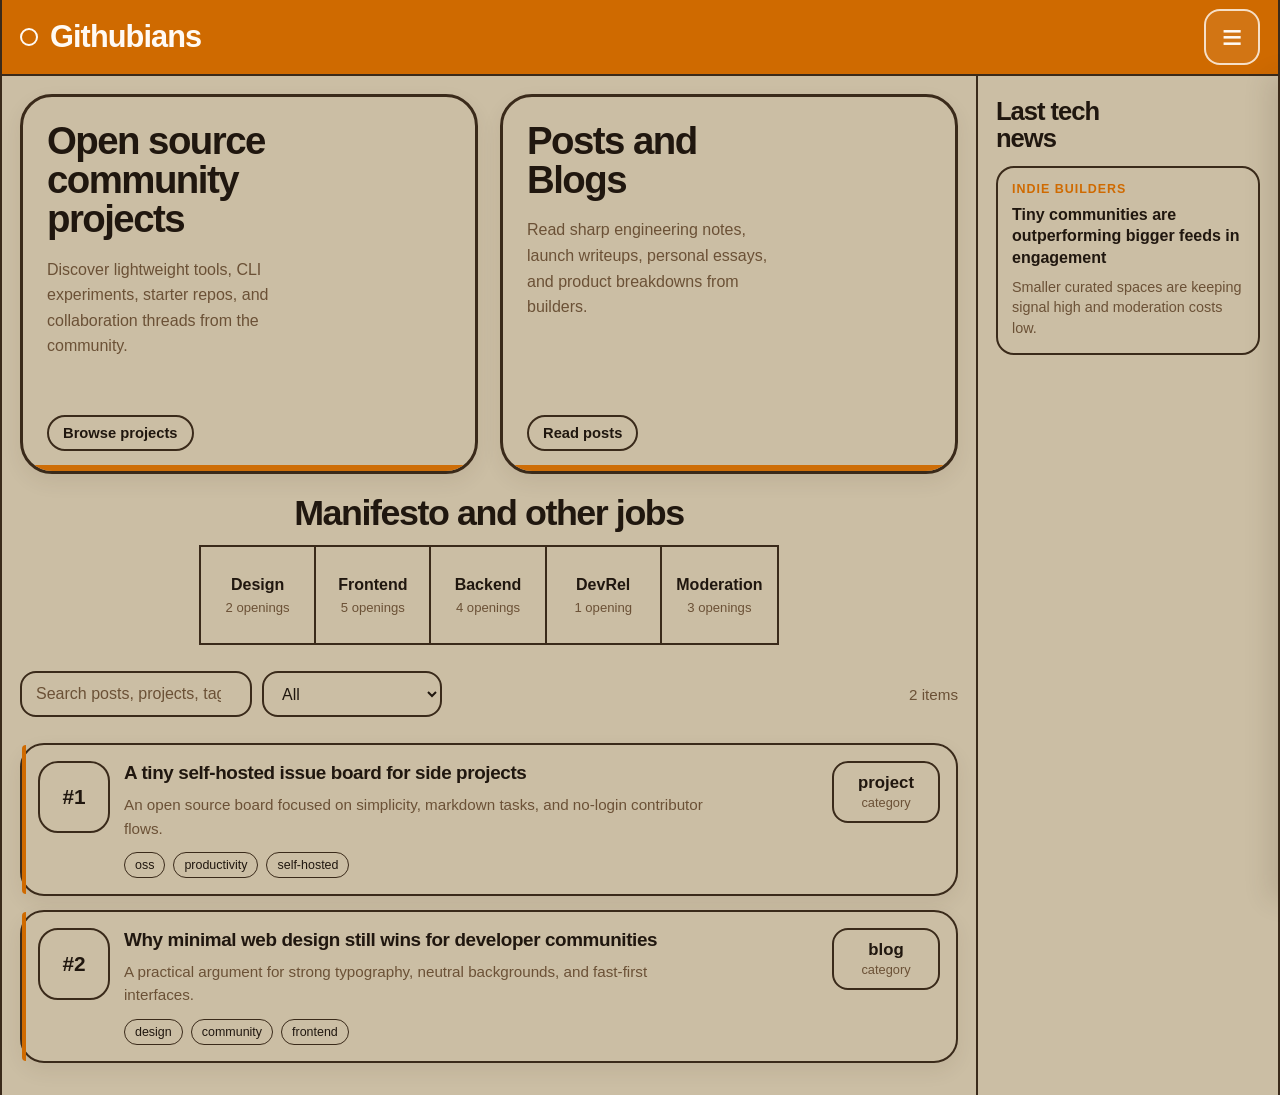
==== commit 82312485: "Remove unusual things" ====
--- a/pre-beta/web/index.html
+++ b/pre-beta/web/index.html
@@ -3,8 +3,8 @@
 <head>
   <meta charset="UTF-8" />
   <meta name="viewport" content="width=device-width, initial-scale=1.0" />
+  <link rel="stylesheet" href="css/style.css">
   <title>Githubians</title>
-<link rel="stylesheet" href="css/style.css">
 </head>
 <body>
   <div class="page">
@@ -12,7 +12,7 @@
       <header class="topbar">
         <a href="#" class="brand" aria-label="Githubians home">
           <span class="brand-mark" aria-hidden="true"></span>
-          <span>Githubians logo</span>
+          <span>Githubians</span>
         </a>
 
         <button class="menu-btn" id="menuBtn" aria-label="Open menu" aria-expanded="false" aria-controls="drawer">
@@ -81,6 +81,7 @@
     </div>
   </div>
 
-  <script src="js/script.js"></script>
+  <script src="js/script.js">
+  </script>
 </body>
 </html>
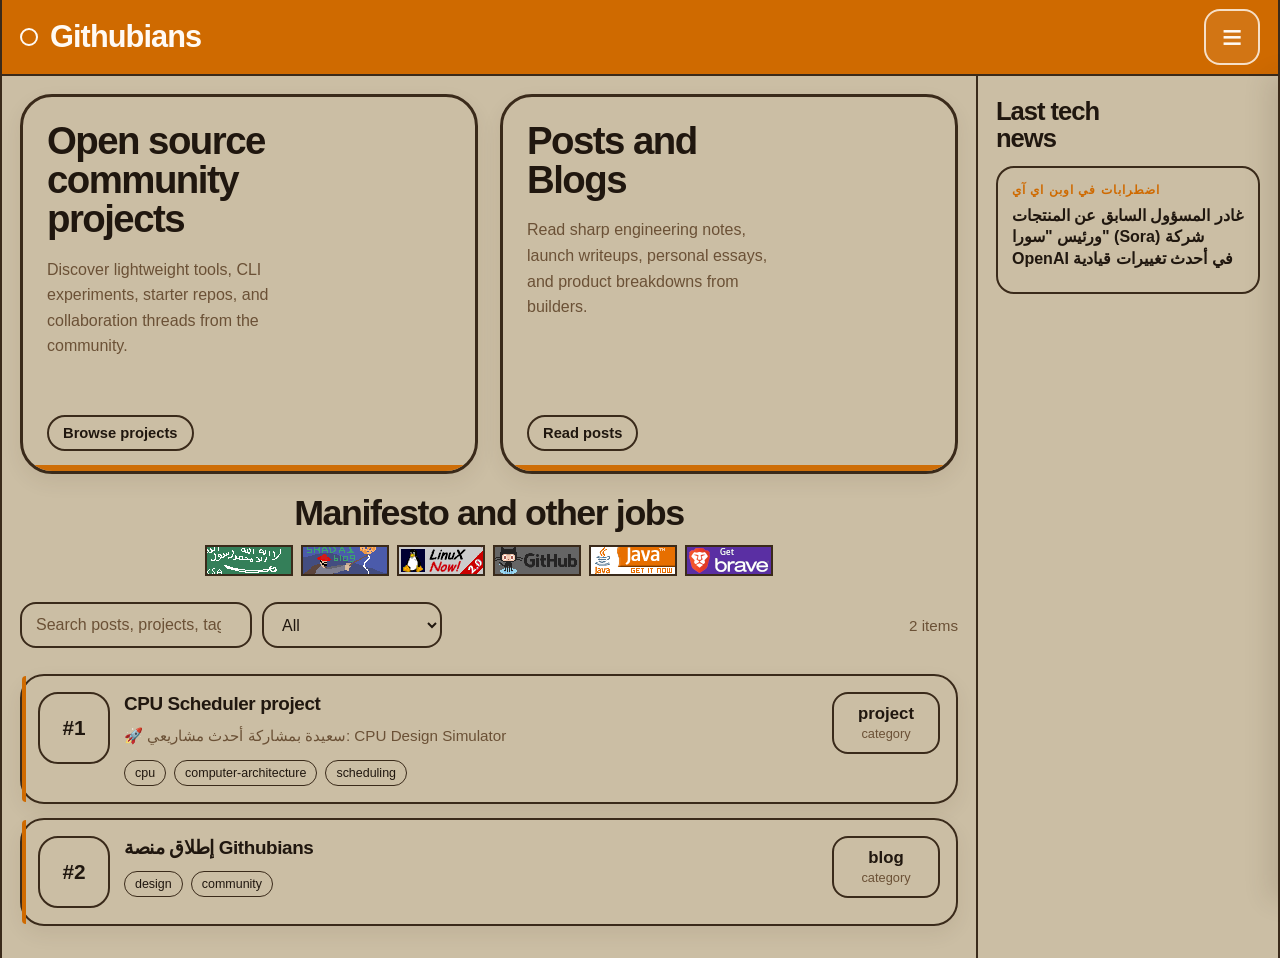
==== commit 5329db3f: "Added 88x31 buttons" ====
--- a/pre-beta/web/index.html
+++ b/pre-beta/web/index.html
@@ -51,13 +51,16 @@
           <section>
             <h2 class="section-title">Manifesto and other jobs</h2>
             <div class="jobs-row" id="jobsRow">
-              <div class="job-tile"><div><strong>Design</strong><span>2 openings</span></div></div>
-              <div class="job-tile"><div><strong>Frontend</strong><span>5 openings</span></div></div>
-              <div class="job-tile"><div><strong>Backend</strong><span>4 openings</span></div></div>
-              <div class="job-tile"><div><strong>DevRel</strong><span>1 opening</span></div></div>
-              <div class="job-tile"><div><strong>Moderation</strong><span>3 openings</span></div></div>
-            </div>
+  <a class="btn88" href="#"><img src="images/ksa.png" alt="Saudi Arabia"></a>
+  <a class="btn88" href="#"><img src="images/saadaiblog.png" alt="SaadAIBlog"></a>
+  <a class="btn88" href="#"><img src="images/linux.gif" alt="Linux"></a>
+  <a class="btn88" href="#"><img src="images/github.gif" alt="Github"></a>
+  <a class="btn88" href="#"><img src="images/java.gif" alt="Java"></a>
+  <a class="btn88" href="#"><img src="images/brave.gif" alt="Brave"></a>
+</div>
           </section>
+
+          
 
           <section class="toolbar">
             <input id="searchInput" type="search" placeholder="Search posts, projects, tags..." />
--- a/pre-beta/web/css/style.css
+++ b/pre-beta/web/css/style.css
@@ -281,49 +281,42 @@
   letter-spacing: -0.04em;
 }
 
+
 .jobs-row {
-  display: grid;
-  grid-template-columns: repeat(5, 1fr);
-  width: min(100%, 580px);
+  display: flex;
+  justify-content: center;
+  gap: 8px;
+  flex-wrap: wrap;
   margin: 0 auto;
-  border: 2px solid var(--line);
-  background: var(--bg);
-}
-
-.job-tile {
-  min-height: 96px;
-  border-right: 2px solid var(--line);
-  display: flex;
+  width: fit-content;
+  border: none;
+  background: transparent;
+}
+
+.btn88 {
+  width: 88px;
+  height: 31px;
+  display: inline-flex;
   align-items: center;
   justify-content: center;
-  padding: 12px;
-  text-align: center;
-  background: var(--bg);
-  transition: background 140ms ease, transform 140ms ease;
-}
-
-.job-tile:last-child {
-  border-right: 0;
-}
-
-.job-tile:hover,
-.job-tile:focus-visible {
-  background: rgba(255, 255, 255, 0.08);
+  text-decoration: none;
+  border: 2px solid var(--line);
+  background: var(--bg);
+  overflow: hidden;
+  image-rendering: pixelated;
+}
+
+.btn88 img {
+  width: 88px;
+  height: 31px;
+  display: block;
+  object-fit: cover;
+}
+
+.btn88:hover,
+.btn88:focus-visible {
   transform: translateY(-1px);
   outline: none;
-}
-
-.job-tile strong {
-  display: block;
-  font-size: 1rem;
-  font-weight: 700;
-}
-
-.job-tile span {
-  display: block;
-  font-size: 0.82rem;
-  color: var(--muted);
-  margin-top: 6px;
 }
 
 .sidebar h3 {
@@ -560,9 +553,6 @@
     min-height: 300px;
   }
 
-  .jobs-row {
-    grid-template-columns: repeat(2, 1fr);
-  }
 
   .stream-card {
     grid-template-columns: 1fr;
